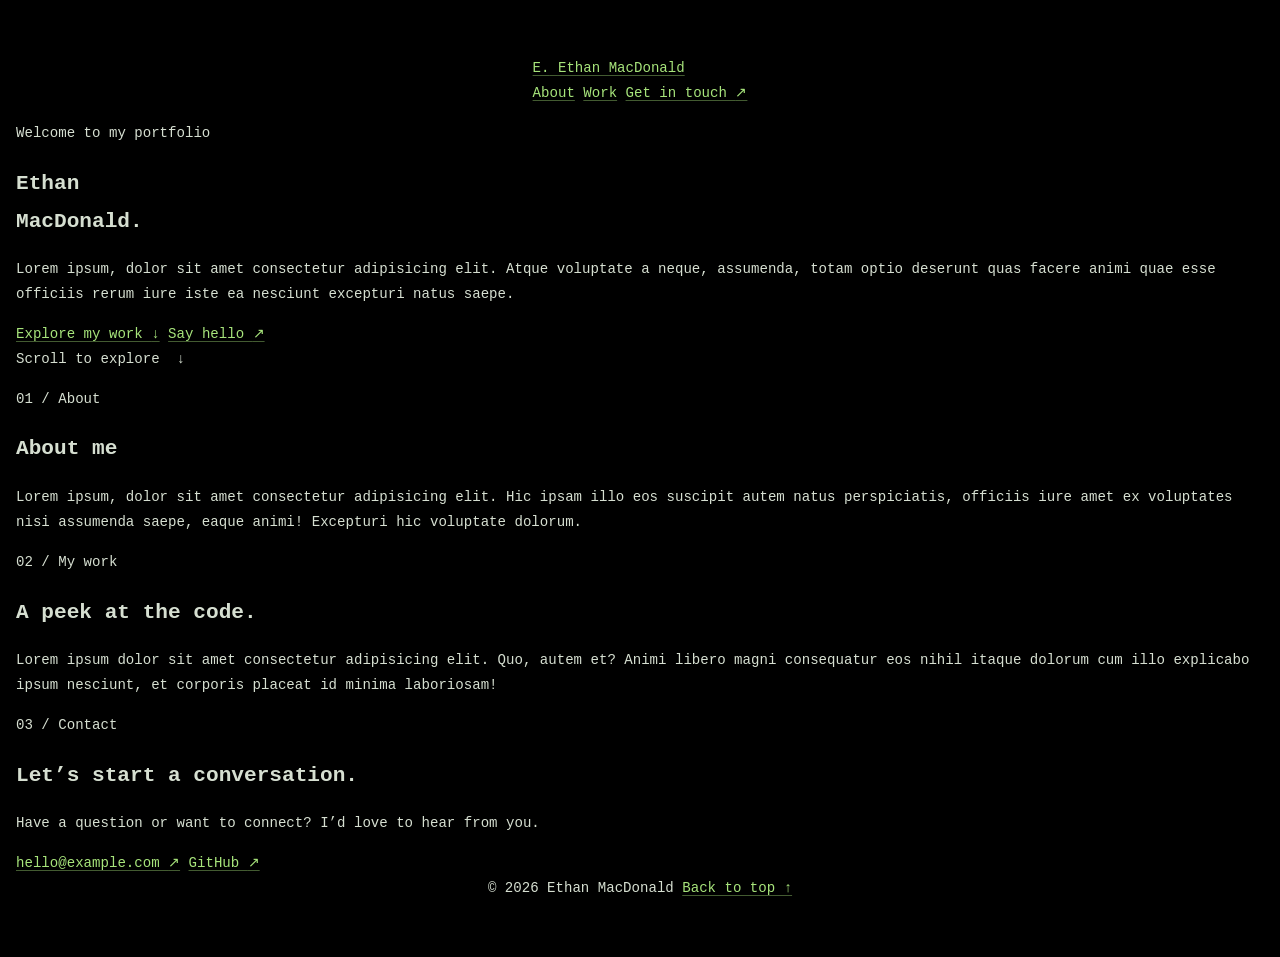
==== indexv2.html @ a1efb2ae "Index1" ====
<!DOCTYPE html>
<html lang="en">
<head>
    <meta charset="UTF-8">
    <meta name="viewport" content="width=device-width, initial-scale=1">
    <meta name="theme-color" content="#f6f5f0">
    <meta name="description" content="The portfolio of Ethan MacDonald: a little corner of the internet for work, ideas, and experiments.">
    <link rel="stylesheet" href="style.css">
    <title>Ethan MacDonald — Portfolio</title>
</head>
<body class="portfolio-v2">
    <header class="wrap topbar">
        <a class="wordmark" href="#top" aria-label="Ethan MacDonald, home">
            <span class="mark" aria-hidden="true">E.</span>
            <span>Ethan MacDonald</span>
        </a>
        <nav class="nav" aria-label="Main navigation">
            <a href="#about">About</a>
            <a href="#work">Work</a>
            <a class="nav-contact" href="#contact">Get in touch <span aria-hidden="true">↗</span></a>
        </nav>
    </header>

    <main id="top">
        <section class="wrap hero" aria-labelledby="hero-title">
            <div>
                <p class="eyebrow"><span class="status-dot" aria-hidden="true"></span> Welcome to my portfolio</p>
                <h1 id="hero-title">Ethan<br><span>MacDonald.</span></h1>
                <p class="hero-copy">Lorem ipsum, dolor sit amet consectetur adipisicing elit. Atque voluptate a neque, assumenda, totam optio deserunt quas facere animi quae esse officiis rerum iure iste ea nesciunt excepturi natus saepe.</p>
                <div class="hero-actions">
                    <a class="button" href="#work">Explore my work <span aria-hidden="true">↓</span></a>
                    <a class="text-link" href="mailto:hello@example.com">Say hello <span class="arrow" aria-hidden="true">↗</span></a>
                </div>
            </div>
            <span class="scroll-note">Scroll to explore&nbsp; ↓</span>
        </section>

        <section class="wrap section" id="about" aria-labelledby="about-title">
            <div class="section-heading">
                <p class="section-kicker">01 / About</p>
                <div>
                    <h2 id="about-title">About me</h2>
                    <p class="about">Lorem ipsum, dolor sit amet consectetur adipisicing elit. Hic ipsam illo eos suscipit autem natus perspiciatis, officiis iure amet ex voluptates nisi assumenda saepe, eaque animi! Excepturi hic voluptate dolorum.</p>
                </div>
            </div>
        </section>

        <section class="wrap section work-section" id="work" aria-labelledby="work-title">
            <div class="section-heading">
                <p class="section-kicker">02 / My work</p>
                <div>
                    <h2 id="work-title">A peek at the code.</h2>
                    <p class="about">Lorem ipsum dolor sit amet consectetur adipisicing elit. Quo, autem et? Animi libero magni consequatur eos nihil itaque dolorum cum illo explicabo ipsum nesciunt, et corporis placeat id minima laboriosam!
                    </p>
                </div>
            </div>
        </section>

        <section class="wrap section contact-section" id="contact" aria-labelledby="contact-title">
            <div class="contact-panel">
                <div>
                    <p class="section-kicker">03 / Contact</p>
                    <h2 id="contact-title">Let’s start a conversation.</h2>
                    <p class="contact-copy">Have a question or want to connect? I’d love to hear from you.</p>
                </div>
                <div class="contact-links">
                    <a class="text-link" href="mailto:hello@example.com">hello@example.com <span class="arrow" aria-hidden="true">↗</span></a>
                    <a class="text-link" href="https://github.com/ethan7mac-rgb" target="_blank" rel="noreferrer">GitHub <span class="arrow" aria-hidden="true">↗</span></a>
                </div>
            </div>
        </section>
    </main>

    <footer class="wrap">
        <span>© 2026 Ethan MacDonald</span>
        <a href="#top">Back to top ↑</a>
    </footer>
</body>
</html>
---- style.css ----
:root {
    color-scheme: dark;
    font-family: "Cascadia Code", "SFMono-Regular", Consolas, "Liberation Mono", monospace;
    font-synthesis: none;
    text-rendering: optimizeLegibility;
    --background: #101410;
    --text: #d6dfd1;
    --muted: #879487;
    --green: #a7e47b;
    --bright-green: #c5ff91;
    --amber: #e7bd75;
    --mono-size: clamp(.72rem, 1.65vw, .88rem);
}

* {
    box-sizing: border-box;
}

html {
    min-width: 320px;
    min-height: 100%;
    background: var(--background);
    scroll-behavior: smooth;
}

body {
    display: grid;
    min-height: 100vh;
    margin: 0;
    padding: clamp(1rem, 5vw, 3.5rem) 1rem;
    place-items: center;
    color: var(--text);
    background: black;
    font-size: var(--mono-size);
    line-height: 1.8;
}

a {
    color: var(--green);
    text-decoration-color: rgba(167, 228, 123, .4);
    text-underline-offset: .22em;
    -webkit-tap-highlight-color: transparent;
}

a:hover {
    color: var(--bright-green);
    text-decoration-color: currentColor;
}

:focus-visible {
    outline: 2px solid var(--bright-green);
    outline-offset: 4px;
}

.terminal-shell {
    width: min(100%, 860px);
}

.transcript {
    overflow-wrap: anywhere;
}

.command-line {
    display: flex;
    align-items: baseline;
    gap: .55em;
    margin: 1.45rem 0 .3rem;
    color: #e5eadf;
    font-weight: 600;
}

.prompt {
    flex: 0 0 auto;
    color: var(--green);
}

.prompt > span {
    color: var(--bright-green);
}

.path {
    flex: 0 0 auto;
    color: var(--amber);
}

.terminal-input {
    flex: 1 1 auto;
    min-width: 0;
    padding: 0;
    border: 0;
    color: inherit;
    background: transparent;
    font: inherit;
    line-height: inherit;
    caret-color: var(--bright-green);
    outline: none;
    text-shadow: 0 0 0 currentColor;
}

.terminal-input:focus {
    outline: none;
}

.terminal-input::placeholder {
    color: rgba(214, 223, 209, .55);
}

.muted {
    color: var(--muted);
}

.output {
    padding-left: .2rem;
    color: #bdc9bb;
}

.output p {
    max-width: 74ch;
    margin: .35rem 0 .65rem;
}

.code-example summary {
    width: fit-content;
    color: var(--green);
    cursor: pointer;
}

.code-example summary:hover {
    color: var(--bright-green);
}

.code-example pre {
    max-width: 100%;
    margin: .75rem 0;
    overflow-x: auto;
    padding: .8rem 1rem;
    border-left: 2px solid var(--green);
    background: rgba(167, 228, 123, .05);
    color: var(--text);
}

.contact-output {
    padding-bottom: .15rem;
}
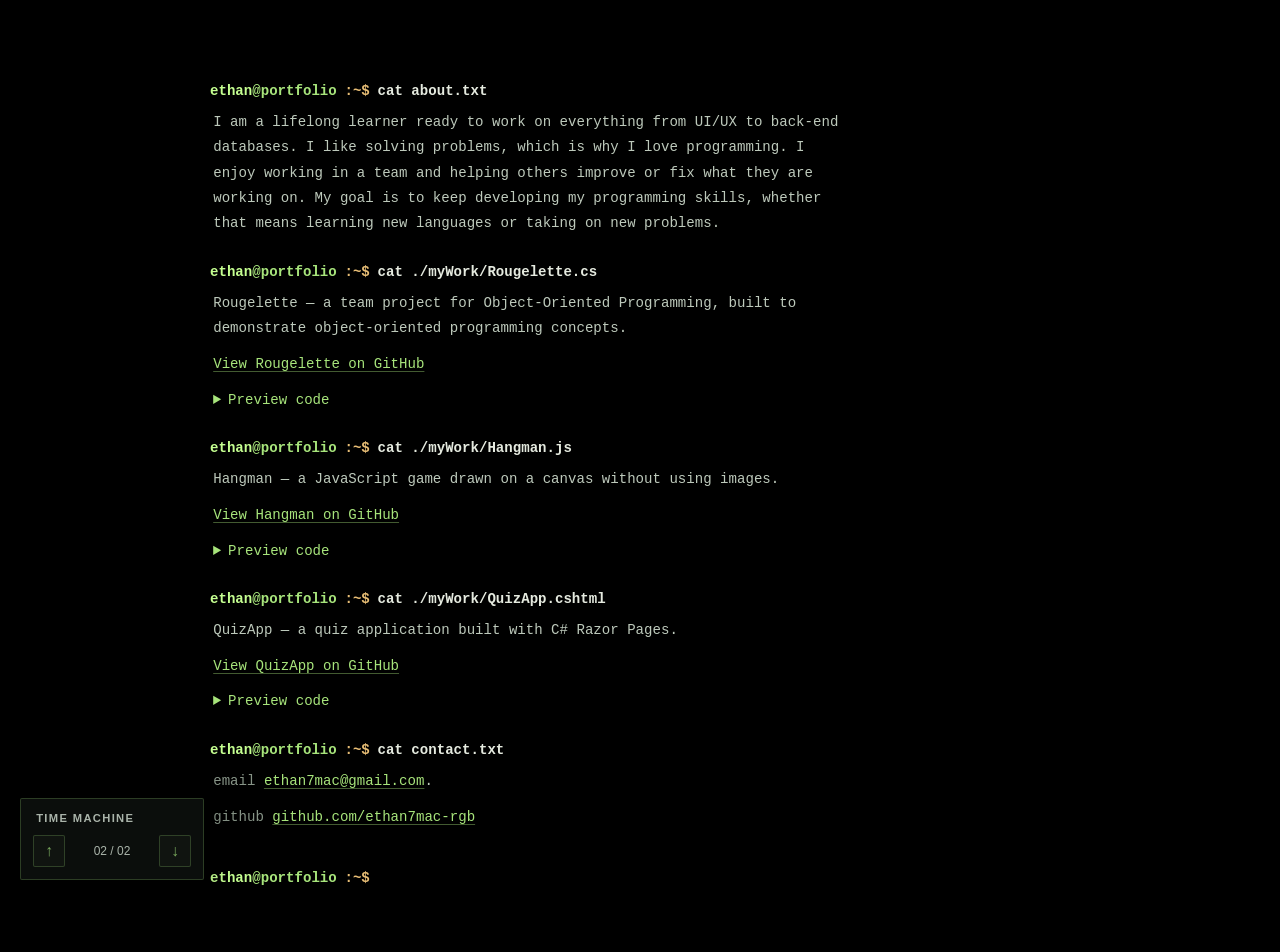
==== commit 260b2fbb: "Final for now" ====
--- a/indexv2.html
+++ b/indexv2.html
@@ -2,78 +2,202 @@
 <html lang="en">
 <head>
     <meta charset="UTF-8">
-    <meta name="viewport" content="width=device-width, initial-scale=1">
-    <meta name="theme-color" content="#f6f5f0">
-    <meta name="description" content="The portfolio of Ethan MacDonald: a little corner of the internet for work, ideas, and experiments.">
+    <meta name="viewport" content="width=device-width, initial-scale=1.0">
+    <meta name="theme-color" content="#101410">
+    <meta name="description" content="A terminal-inspired portfolio for Ethan MacDonald.">
     <link rel="stylesheet" href="style.css">
-    <title>Ethan MacDonald — Portfolio</title>
+    <link rel="stylesheet" href="time-machine.css">
+    <script type="module" src="main.js"></script>
+    <script src="time-machine.js" defer></script>
+    <title>ethan@portfolio: ~</title>
 </head>
-<body class="portfolio-v2">
-    <header class="wrap topbar">
-        <a class="wordmark" href="#top" aria-label="Ethan MacDonald, home">
-            <span class="mark" aria-hidden="true">E.</span>
-            <span>Ethan MacDonald</span>
-        </a>
-        <nav class="nav" aria-label="Main navigation">
-            <a href="#about">About</a>
-            <a href="#work">Work</a>
-            <a class="nav-contact" href="#contact">Get in touch <span aria-hidden="true">↗</span></a>
-        </nav>
-    </header>
-
-    <main id="top">
-        <section class="wrap hero" aria-labelledby="hero-title">
-            <div>
-                <p class="eyebrow"><span class="status-dot" aria-hidden="true"></span> Welcome to my portfolio</p>
-                <h1 id="hero-title">Ethan<br><span>MacDonald.</span></h1>
-                <p class="hero-copy">Lorem ipsum, dolor sit amet consectetur adipisicing elit. Atque voluptate a neque, assumenda, totam optio deserunt quas facere animi quae esse officiis rerum iure iste ea nesciunt excepturi natus saepe.</p>
-                <div class="hero-actions">
-                    <a class="button" href="#work">Explore my work <span aria-hidden="true">↓</span></a>
-                    <a class="text-link" href="mailto:hello@example.com">Say hello <span class="arrow" aria-hidden="true">↗</span></a>
-                </div>
-            </div>
-            <span class="scroll-note">Scroll to explore&nbsp; ↓</span>
-        </section>
-
-        <section class="wrap section" id="about" aria-labelledby="about-title">
-            <div class="section-heading">
-                <p class="section-kicker">01 / About</p>
-                <div>
-                    <h2 id="about-title">About me</h2>
-                    <p class="about">Lorem ipsum, dolor sit amet consectetur adipisicing elit. Hic ipsam illo eos suscipit autem natus perspiciatis, officiis iure amet ex voluptates nisi assumenda saepe, eaque animi! Excepturi hic voluptate dolorum.</p>
-                </div>
+<body>
+    <main class="terminal-shell" aria-label="Ethan MacDonald's portfolio terminal">
+
+        <div class="terminal-body">
+            <section class="transcript" aria-label="Portfolio">
+                <div class="output project-list">
+                </div>
+
+                <div class="command-line">
+                    <span class="prompt"><span>ethan</span>@portfolio</span><span class="path">:~$</span>
+                    <span>cat about.txt</span>
+                </div>
+                <div class="output">
+                    <p>
+                        I am a lifelong learner ready to work on everything from UI/UX to back-end databases. I like solving problems, which is why I love programming. I enjoy working in a team and helping others improve or fix what they are working on. My goal is to keep developing my programming skills, whether that means learning new languages or taking on new problems.
+                    </p>
+                </div>
+
+                <div class="command-line">
+                    <span class="prompt"><span>ethan</span>@portfolio</span><span class="path">:~$</span>
+                    <span>cat ./myWork/Rougelette.cs</span>
+                </div>
+                <div class="output">
+                    <p>Rougelette — a team project for Object-Oriented Programming, built to demonstrate object-oriented programming concepts.</p>
+                    <p><a href="https://github.com/ethan7mac-rgb/Rougelette" target="_blank" rel="noreferrer">View Rougelette on GitHub</a></p>
+                    <details class="code-example">
+                        <summary>Preview code</summary>
+                        <pre><code>private List&lt;string&gt; UserCheck()
+{
+    //Create empty list of strings
+    List&lt;string&gt; users = new List&lt;string&gt;();
+    try
+    {
+        //Grab username from main menu
+        string user = mainMenu.Username;
+        //Setup path
+        string path = Path.Combine(Application.StartupPath, "users.txt");
+        //Read path
+        using StreamReader reader = new StreamReader(path);
+        //Add all users in users.txt into list
+        while (reader.EndOfStream == false)
+            users.Add(reader.ReadLine());
+    }
+    catch(Exception ex)
+    {
+        MessageBox.Show($"Error With Getting All Users {ex.Message}");
+    }
+    //Return list
+    return users;
+}</code></pre>
+                    </details>
+                </div>
+
+                <div class="command-line">
+                    <span class="prompt"><span>ethan</span>@portfolio</span><span class="path">:~$</span>
+                    <span>cat ./myWork/Hangman.js</span>
+                </div>
+                <div class="output">
+                    <p>Hangman — a JavaScript game drawn on a canvas without using images.</p>
+                    <p><a href="https://github.com/ethan7mac-rgb/Hangman" target="_blank" rel="noreferrer">View Hangman on GitHub</a></p>
+                    <details class="code-example">
+                        <summary>Preview code</summary>
+                        <pre><code>function Draw(){
+    let canvas = document.querySelector("#hangman");
+    let context = canvas.getContext("2d");
+    switch(GuessCount){
+        case 6:
+            context.lineWidth = 8;
+            context.beginPath();
+            //x y
+            context.moveTo(5, 0);
+            context.lineTo(5, 225.5);
+            context.moveTo(5, 2.5);
+            context.lineTo(100, 2.5);
+            context.lineTo(100, 25.5);
+            context.moveTo(5, 25.5);
+            context.lineTo(50, 2.5);
+            context.stroke();
+            break;
+
+        case 5:
+            context.lineWidth = 5;
+            context.beginPath();
+            context.arc(100, 35, 10, 0, Math.PI*2, true);
+            context.closePath();
+            context.stroke();
+            break;
+
+        case 4:
+            context.beginPath();
+            context.moveTo(100, 45.5);
+            context.lineTo(100, 100.5);
+            context.stroke();
+            break;
+
+        case 3:
+            context.beginPath();
+            context.moveTo(100, 60.5);
+            context.lineTo(70, 70.5);
+            context.stroke();
+            break;
+
+        case 2:
+            context.beginPath();
+            context.moveTo(100, 60.5);
+            context.lineTo(130, 70.5);
+            context.stroke();
+            break;
+
+        case 1:
+            context.beginPath();
+            context.moveTo(100, 100);
+            context.lineTo(80, 125);
+            context.stroke();
+            break;
+
+        case 0:
+            context.beginPath();
+            context.moveTo(100, 100);
+            context.lineTo(125, 125);
+            context.stroke();
+            break;
+    }
+}</code></pre>
+                    </details>
+                </div>
+
+                <div class="command-line">
+                    <span class="prompt"><span>ethan</span>@portfolio</span><span class="path">:~$</span>
+                    <span>cat ./myWork/QuizApp.cshtml</span>
+                </div>
+                <div class="output">
+                    <p>QuizApp — a quiz application built with C# Razor Pages.</p>
+                    <p><a href="https://github.com/ethan7mac-rgb/QuizApp" target="_blank" rel="noreferrer">View QuizApp on GitHub</a></p>
+                    <details class="code-example">
+                        <summary>Preview code</summary>
+                        <pre><code>&lt;h1&gt;@Model.Quiz.Title Results&lt;/h1&gt;
+
+@if (Model.ErrMessage is not null)
+{
+    &lt;div class="alert alert-danger"&gt;@Model.ErrMessage&lt;/div&gt;
+}
+else
+{
+    &lt;p&gt;Score: @Model.Score / @Model.Quiz.Questions.Count&lt;/p&gt;
+
+    @for (int i = 0; i &lt; Model.Quiz.Questions.Count; i++)
+    {
+        var question = Model.Quiz.Questions[i];
+        bool hasAnswer = i &lt; Model.Answers.Count &amp;&amp; Model.Answers[i] &gt;= 0 &amp;&amp; Model.Answers[i] &lt; question.Choices.Count;
+        bool isCorrect = Model.CorrectAnswers[i];
+
+        &lt;div&gt;
+            &lt;h2 class="h5"&gt;@(i + 1). @question.QuestionText&lt;/h2&gt;
+            &lt;p&gt;Answer: @question.Choices[Model.Answers[i]]&lt;/p&gt;
+            &lt;p class="@(isCorrect ? "text-success" : "text-danger")"&gt; @(isCorrect ? "Correct" : "Incorrect") &lt;/p&gt;
+        &lt;/div&gt;
+    }
+}</code></pre>
+                    </details>
+                </div>
+
+                <div class="command-line">
+                    <span class="prompt"><span>ethan</span>@portfolio</span><span class="path">:~$</span>
+                    <span>cat contact.txt</span>
+                </div>
+                <div class="output contact-output">
+                    <p><span class="muted">email </span><a href="mailto:ethan7mac@gmail.com">ethan7mac@gmail.com</a>.</p>
+                    <p><span class="muted">github</span> <a href="https://github.com/ethan7mac-rgb" target="_blank" rel="noreferrer">github.com/ethan7mac-rgb</a></p>
+                </div>
+
+                <div class="command-line last-command" aria-label="Terminal input">
+                    <span class="prompt"><span>ethan</span>@portfolio</span><span class="path">:~$</span>
+                    <input class="terminal-input" type="text" spellcheck="false" autocomplete="off" aria-label="Command input" autofocus>
             </div>
         </section>
 
-        <section class="wrap section work-section" id="work" aria-labelledby="work-title">
-            <div class="section-heading">
-                <p class="section-kicker">02 / My work</p>
-                <div>
-                    <h2 id="work-title">A peek at the code.</h2>
-                    <p class="about">Lorem ipsum dolor sit amet consectetur adipisicing elit. Quo, autem et? Animi libero magni consequatur eos nihil itaque dolorum cum illo explicabo ipsum nesciunt, et corporis placeat id minima laboriosam!
-                    </p>
-                </div>
-            </div>
-        </section>
-
-        <section class="wrap section contact-section" id="contact" aria-labelledby="contact-title">
-            <div class="contact-panel">
-                <div>
-                    <p class="section-kicker">03 / Contact</p>
-                    <h2 id="contact-title">Let’s start a conversation.</h2>
-                    <p class="contact-copy">Have a question or want to connect? I’d love to hear from you.</p>
-                </div>
-                <div class="contact-links">
-                    <a class="text-link" href="mailto:hello@example.com">hello@example.com <span class="arrow" aria-hidden="true">↗</span></a>
-                    <a class="text-link" href="https://github.com/ethan7mac-rgb" target="_blank" rel="noreferrer">GitHub <span class="arrow" aria-hidden="true">↗</span></a>
-                </div>
-            </div>
-        </section>
+
+        </div>
     </main>
-
-    <footer class="wrap">
-        <span>© 2026 Ethan MacDonald</span>
-        <a href="#top">Back to top ↑</a>
-    </footer>
+    <aside class="time-machine" aria-label="Portfolio version navigation">
+        <span class="time-machine-title">Time Machine</span>
+        <div class="time-machine-controls">
+            <button type="button" data-time-machine="previous" aria-label="Previous index">↑</button>
+            <span data-time-machine-position aria-live="polite"></span>
+            <button type="button" data-time-machine="next" aria-label="Next index">↓</button>
+        </div>
+    </aside>
 </body>
-</html>
+</html>
--- a/time-machine.css
+++ b/time-machine.css
@@ -0,0 +1,74 @@
+.time-machine {
+    --time-machine-accent: #78a85c;
+    position: fixed;
+    z-index: 1000;
+    bottom: 1.25rem;
+    left: 1.25rem;
+    display: grid;
+    min-width: 184px;
+    gap: .5rem;
+    padding: .75rem;
+    border: 1px solid rgba(120, 168, 92, .3);
+    border-radius: 2px;
+    color: #edf2eb;
+    background: rgba(12, 15, 13, .96);
+    box-shadow: 0 12px 36px rgba(0, 0, 0, .35);
+    font: 500 12px/1.4 "Segoe UI", sans-serif;
+}
+
+.time-machine-title {
+    padding-inline: .2rem;
+    color: #aab4aa;
+    font-size: .7rem;
+    font-weight: 650;
+    letter-spacing: .12em;
+    text-transform: uppercase;
+}
+
+.time-machine-controls {
+    display: grid;
+    grid-template-columns: 2rem 1fr 2rem;
+    align-items: center;
+    gap: .5rem;
+    text-align: center;
+}
+
+.time-machine-controls button {
+    display: grid;
+    width: 2rem;
+    height: 2rem;
+    place-items: center;
+    padding: 0;
+    border: 1px solid rgba(120, 168, 92, .3);
+    border-radius: 2px;
+    color: var(--time-machine-accent);
+    background: #101410;
+    font: inherit;
+    font-size: 1rem;
+    cursor: pointer;
+    transition: color .18s ease, background .18s ease, border-color .18s ease;
+}
+
+.time-machine-controls button:hover {
+    border-color: var(--time-machine-accent);
+    color: #000;
+    background: var(--time-machine-accent);
+}
+
+.time-machine-controls button:focus-visible {
+    outline: 2px solid var(--time-machine-accent);
+    outline-offset: 3px;
+}
+
+.time-machine-controls [data-time-machine-position] {
+    color: #aab4aa;
+    font-variant-numeric: tabular-nums;
+}
+
+@media (max-width: 480px) {
+    .time-machine {
+        bottom: .75rem;
+        left: .75rem;
+        min-width: 168px;
+    }
+}
